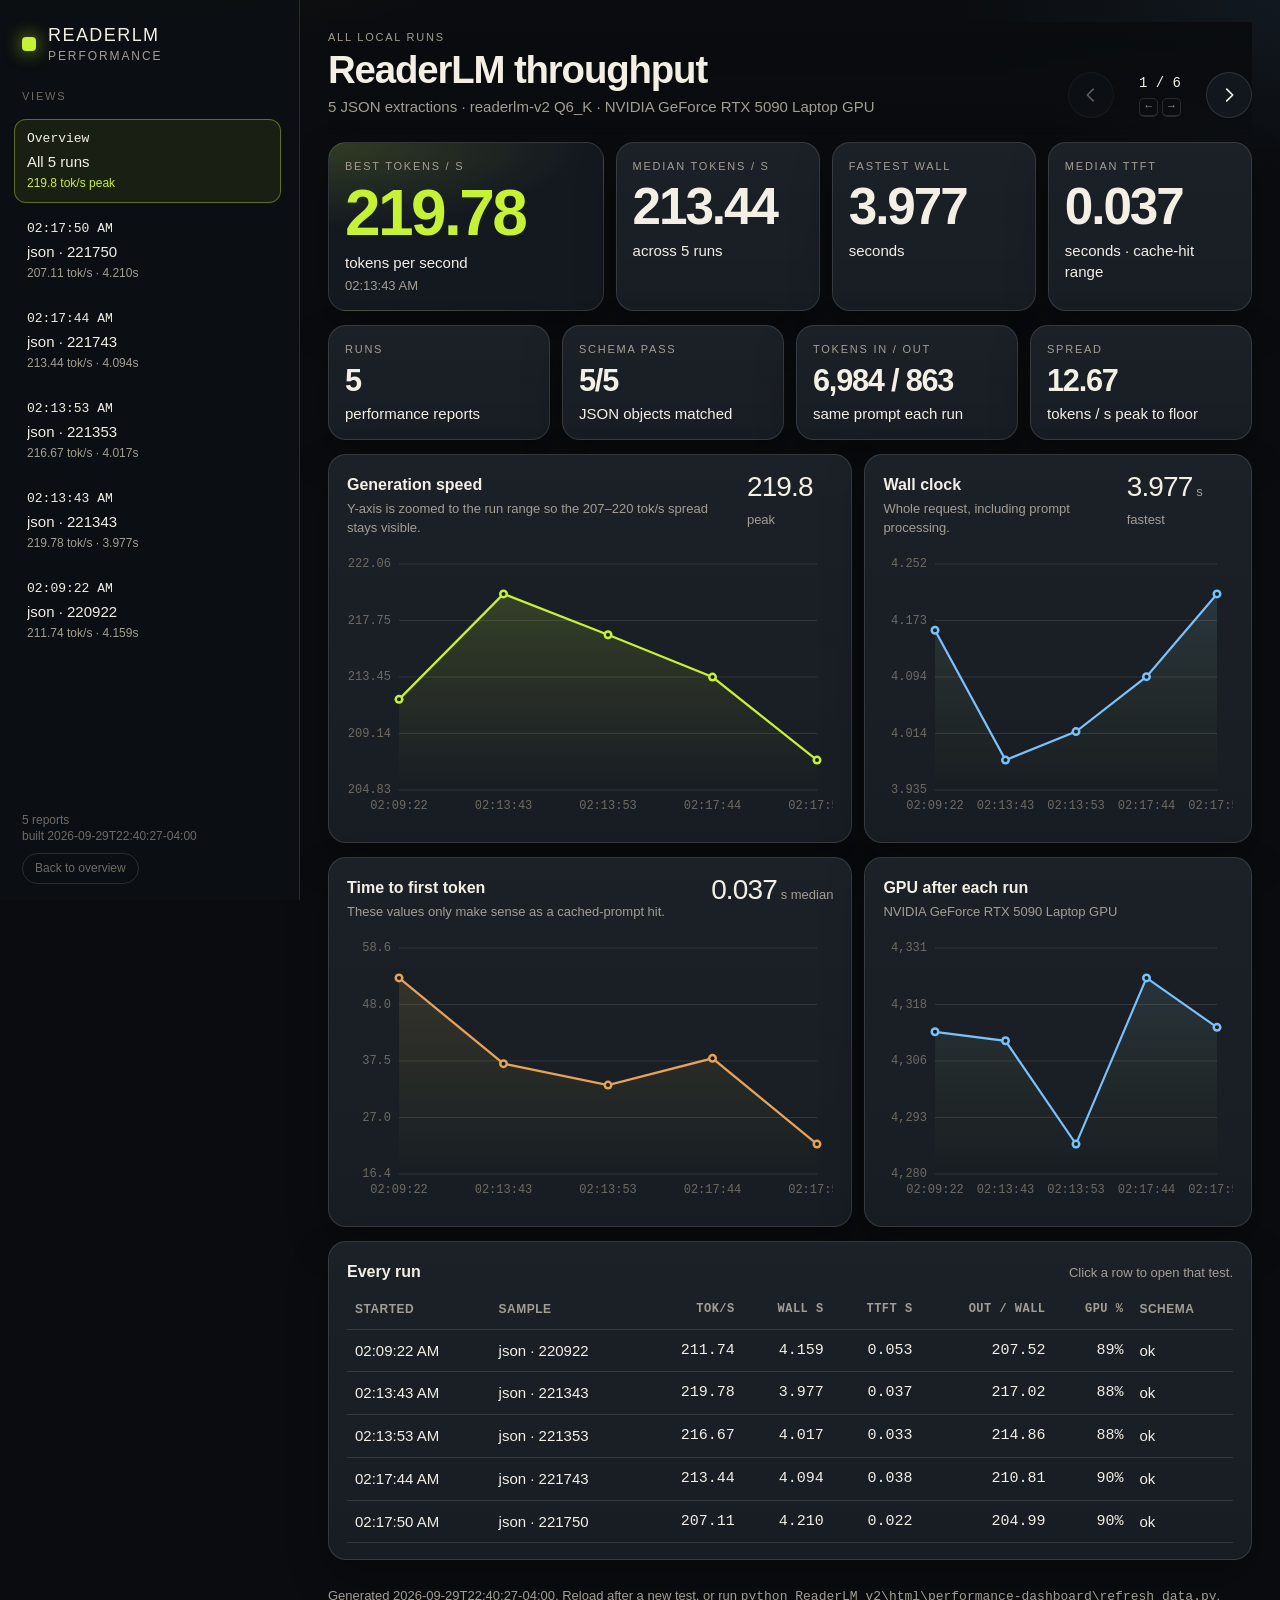
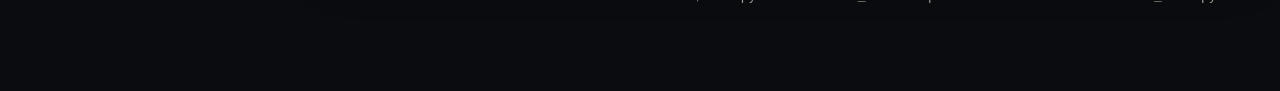
==== ReaderLM_v2/html/performance-dashboard/index.html @ 3372f704 "Add performance dashboard for ReaderLM - Introduced a new performance dashboard in the `html/perform" ====
<!DOCTYPE html>
<html lang="en">
<head>
  <meta charset="utf-8">
  <meta name="viewport" content="width=device-width, initial-scale=1">
  <meta name="color-scheme" content="dark">
  <title>ReaderLM performance</title>
  <link rel="icon" href="data:image/svg+xml,%3Csvg xmlns='http://www.w3.org/2000/svg' viewBox='0 0 16 16'%3E%3Crect fill='%230a0c0f' width='16' height='16'/%3E%3Crect fill='%23c6f135' x='3' y='3' width='10' height='10' rx='2'/%3E%3C/svg%3E">
  <link rel="stylesheet" href="dashboard.css">
</head>
<body>
  <div class="app">
    <aside class="rail">
      <div class="brand">
        <span class="brand-mark" aria-hidden="true"></span>
        <div>
          <div class="brand-name">ReaderLM</div>
          <div class="brand-sub">Performance</div>
        </div>
      </div>
      <div id="rail-list" class="rail-list" role="tablist" aria-label="Runs"></div>
      <div id="rail-foot" class="rail-foot"></div>
    </aside>
    <main>
      <header class="top">
        <div class="top-copy">
          <div id="kicker" class="kicker"></div>
          <h1 id="title"></h1>
          <p id="subtitle"></p>
        </div>
        <div class="pager" title="Left and right arrow keys cycle overview and each test">
          <button id="prev" type="button" aria-label="Previous view">
            <svg viewBox="0 0 24 24" width="22" height="22" aria-hidden="true"><path d="M14.5 5.5 8 12l6.5 6.5" fill="none" stroke="currentColor" stroke-width="1.8" stroke-linecap="round" stroke-linejoin="round"/></svg>
          </button>
          <div class="pager-readout">
            <div id="pager-count"></div>
            <div class="keyhint"><kbd>←</kbd><kbd>→</kbd></div>
          </div>
          <button id="next" type="button" aria-label="Next view">
            <svg viewBox="0 0 24 24" width="22" height="22" aria-hidden="true"><path d="M9.5 5.5 16 12l-6.5 6.5" fill="none" stroke="currentColor" stroke-width="1.8" stroke-linecap="round" stroke-linejoin="round"/></svg>
          </button>
        </div>
      </header>
      <div id="stage"></div>
    </main>
  </div>
  <div id="tip" class="tip" role="tooltip" hidden></div>
  <script src="runs.js"></script>
  <script src="dashboard.js"></script>
</body>
</html>
---- ReaderLM_v2/html/performance-dashboard/dashboard.css ----
:root {
  --bg: #0a0c0f;
  --rail: #0c0f14;
  --card: #141920;
  --line: rgba(232, 224, 206, 0.14);
  --text: #f3efe4;
  --muted: #a39e93;
  --dim: #6f6b63;
  --phosphor: #c6f135;
  --phosphor-ink: #10200a;
  --copper: #e7a15a;
  --ice: #79c0ff;
  --rose: #ff8d7a;
  --shadow: 0 18px 40px rgba(0, 0, 0, 0.28);
  color-scheme: dark;
}

* { box-sizing: border-box; }

html, body { margin: 0; min-height: 100%; }

body {
  background:
    radial-gradient(900px 420px at 8% -10%, rgba(198, 241, 53, 0.09), transparent 55%),
    radial-gradient(700px 380px at 100% 0%, rgba(121, 192, 255, 0.07), transparent 46%),
    var(--bg);
  color: var(--text);
  font-family: "Segoe UI", sans-serif;
  font-size: 15px;
  line-height: 1.45;
}

button, input { font: inherit; color: inherit; }

::selection { background: rgba(198, 241, 53, 0.28); }

.app {
  display: grid;
  grid-template-columns: 300px minmax(0, 1fr);
  align-items: start;
  min-height: 100vh;
}

.rail {
  position: sticky;
  top: 0;
  height: 100vh;
  display: flex;
  flex-direction: column;
  padding: 22px 14px 16px;
  background: rgba(12, 15, 20, 0.94);
  border-right: 1px solid var(--line);
}

.brand {
  display: flex;
  gap: 12px;
  align-items: center;
  padding: 0 8px 8px;
}

.brand-mark {
  width: 14px;
  height: 14px;
  border-radius: 4px;
  background: var(--phosphor);
  box-shadow: 0 0 18px rgba(198, 241, 53, 0.7);
}

.brand-name {
  font-family: Bahnschrift, "Segoe UI", sans-serif;
  font-size: 18px;
  letter-spacing: 0.08em;
  text-transform: uppercase;
}

.brand-sub {
  color: var(--muted);
  font-size: 12px;
  letter-spacing: 0.16em;
  text-transform: uppercase;
}

.rail-label {
  margin: 16px 8px 8px;
  color: var(--dim);
  font-size: 11px;
  letter-spacing: 0.16em;
  text-transform: uppercase;
}

.rail-list {
  overflow: auto;
  flex: 1;
  display: flex;
  flex-direction: column;
  gap: 6px;
  padding-right: 4px;
}

.rail-item {
  display: block;
  width: 100%;
  text-align: left;
  background: transparent;
  border: 1px solid transparent;
  border-radius: 12px;
  padding: 10px 12px;
  cursor: pointer;
}

.rail-item:hover { background: rgba(255, 255, 255, 0.03); }

.rail-item.active {
  background: rgba(198, 241, 53, 0.08);
  border-color: rgba(198, 241, 53, 0.38);
}

.rail-time {
  font-family: Consolas, "Cascadia Mono", monospace;
  font-size: 13px;
  color: var(--text);
}

.rail-title, .rail-meta {
  white-space: nowrap;
  overflow: hidden;
  text-overflow: ellipsis;
}

.rail-title { margin-top: 2px; }

.rail-meta {
  margin-top: 2px;
  color: var(--muted);
  font-size: 12px;
}

.rail-item.active .rail-meta { color: var(--phosphor); }

.rail-foot {
  padding: 12px 8px 0;
  color: var(--dim);
  font-size: 12px;
  line-height: 1.4;
}

.rail-foot button {
  margin-top: 8px;
  background: transparent;
  border: 1px solid var(--line);
  border-radius: 999px;
  padding: 6px 12px;
  cursor: pointer;
}

.rail-foot button:hover { border-color: var(--phosphor); color: var(--phosphor); }

main {
  min-width: 0;
  padding: 22px 28px 72px;
}

.top {
  position: sticky;
  top: 0;
  z-index: 4;
  display: flex;
  justify-content: space-between;
  gap: 20px;
  align-items: flex-end;
  padding: 8px 0 16px;
  margin-bottom: 8px;
  background: linear-gradient(180deg, rgba(10, 12, 15, 0.96), rgba(10, 12, 15, 0.88) 70%, transparent);
  backdrop-filter: blur(12px);
}

.kicker {
  color: var(--muted);
  font-size: 11px;
  letter-spacing: 0.16em;
  text-transform: uppercase;
}

h1 {
  margin: 4px 0 0;
  font-family: Bahnschrift, "Segoe UI", sans-serif;
  font-size: clamp(28px, 3vw, 40px);
  font-weight: 600;
  letter-spacing: -0.03em;
  line-height: 1.05;
}

#subtitle {
  margin: 6px 0 0;
  color: var(--muted);
}

.pager {
  display: flex;
  align-items: center;
  gap: 10px;
  flex: none;
}

.pager button {
  width: 46px;
  height: 46px;
  border-radius: 50%;
  border: 1px solid var(--line);
  background: #12171e;
  cursor: pointer;
  display: grid;
  place-items: center;
}

.pager button:hover:not(:disabled) {
  border-color: var(--phosphor);
  color: var(--phosphor);
}

.pager button:disabled { opacity: 0.35; cursor: default; }

.pager-readout { text-align: center; min-width: 72px; }

#pager-count {
  font-family: Consolas, "Cascadia Mono", monospace;
  font-size: 14px;
}

.keyhint { margin-top: 4px; display: flex; gap: 4px; justify-content: center; }

kbd {
  font-family: Consolas, monospace;
  font-size: 11px;
  color: var(--muted);
  border: 1px solid var(--line);
  border-bottom-width: 2px;
  border-radius: 5px;
  padding: 0 5px;
}

.layout { display: flex; flex-direction: column; gap: 14px; }

.metrics, .grid-2, .grid-memory {
  display: grid;
  gap: 12px;
}

.metrics { grid-template-columns: 1.35fr 1fr 1fr 1fr; }
.metrics-6 { grid-template-columns: repeat(6, minmax(0, 1fr)); }
.metrics-4 { grid-template-columns: repeat(4, minmax(0, 1fr)); }
.grid-2 { grid-template-columns: 1.15fr 0.85fr; }
.grid-memory { grid-template-columns: 1fr 1fr; }

.card, .metric {
  background:
    linear-gradient(180deg, rgba(255, 255, 255, 0.035), rgba(255, 255, 255, 0.015)),
    var(--card);
  border: 1px solid var(--line);
  border-radius: 18px;
  box-shadow: var(--shadow);
}

.card { padding: 18px 18px 16px; }

.metric {
  padding: 16px 16px 14px;
  text-align: left;
}

button.metric { cursor: pointer; width: 100%; }
button.metric:hover { border-color: rgba(198, 241, 53, 0.45); }

.metric-primary {
  background:
    radial-gradient(420px 140px at 0% 0%, rgba(198, 241, 53, 0.16), transparent 60%),
    var(--card);
}

.metric-value {
  margin-top: 8px;
  font-family: Bahnschrift, "Segoe UI", sans-serif;
  font-variant-numeric: tabular-nums;
  font-size: clamp(32px, 4vw, 56px);
  font-weight: 600;
  letter-spacing: -0.04em;
  line-height: 0.95;
}

.metric-primary .metric-value { color: var(--phosphor); font-size: clamp(40px, 5vw, 68px); }

.metric-unit { margin-top: 8px; color: var(--text); }

.metric-note { margin-top: 4px; color: var(--muted); font-size: 13px; min-height: 1.2em; }

.metric-sm .metric-value { font-size: clamp(26px, 2.4vw, 34px); color: var(--text); }

.card-head {
  display: flex;
  justify-content: space-between;
  gap: 12px;
  align-items: flex-start;
  margin-bottom: 8px;
}

.card-stat {
  font-family: Bahnschrift, "Segoe UI", sans-serif;
  font-variant-numeric: tabular-nums;
  font-size: 28px;
  letter-spacing: -0.03em;
  line-height: 1;
}

.card-stat span, .card-note { color: var(--muted); font-size: 13px; font-family: "Segoe UI", sans-serif; letter-spacing: 0; }

.card-note { margin-top: 4px; }

h2 {
  margin: 0;
  font-size: 16px;
  font-weight: 600;
}

.chips { display: flex; flex-wrap: wrap; gap: 8px; }

.chip {
  border: 1px solid var(--line);
  border-radius: 999px;
  padding: 4px 10px;
  color: var(--muted);
  font-size: 12px;
  letter-spacing: 0.04em;
  text-transform: uppercase;
}

.chip.good { color: var(--phosphor); border-color: rgba(198, 241, 53, 0.4); }
.chip.warn { color: var(--copper); border-color: rgba(231, 161, 90, 0.5); }
.chip.bad { color: var(--rose); border-color: rgba(255, 141, 122, 0.5); }

.banner {
  border-radius: 14px;
  padding: 12px 14px;
  border: 1px solid rgba(231, 161, 90, 0.45);
  background: rgba(231, 161, 90, 0.08);
  color: #f3d7b4;
}

.banner.bad {
  border-color: rgba(255, 141, 122, 0.5);
  background: rgba(255, 141, 122, 0.08);
  color: #ffd0c8;
}

canvas.chart { width: 100%; height: 280px; display: block; }
canvas.donut { width: 100%; height: 240px; display: block; }

.donut-wrap {
  display: grid;
  grid-template-columns: minmax(0, 1fr) minmax(140px, 180px);
  gap: 8px;
  align-items: center;
}

.legend { list-style: none; margin: 0; padding: 0; display: flex; flex-direction: column; gap: 10px; }
.legend li { display: flex; justify-content: space-between; gap: 10px; }
.swatch { display: inline-block; width: 9px; height: 9px; border-radius: 50%; margin-right: 8px; }
.legend b { font-weight: 600; font-variant-numeric: tabular-nums; }

.stack-bar {
  display: flex;
  height: 28px;
  border-radius: 999px;
  overflow: hidden;
  background: rgba(255, 255, 255, 0.04);
  margin: 14px 0 10px;
}

.stack-seg { height: 100%; width: 0; transition: width 700ms cubic-bezier(.2, .8, .2, 1); }
.stack-seg.ttft { background: var(--copper); }
.stack-seg.decode { background: var(--phosphor); }
.stack-seg.other { background: var(--ice); }

.stack-legend { display: flex; flex-wrap: wrap; gap: 14px; color: var(--muted); font-size: 13px; }
.stack-legend strong { color: var(--text); font-variant-numeric: tabular-nums; }

.context-track {
  margin-top: 14px;
  height: 22px;
  border-radius: 999px;
  background: rgba(255, 255, 255, 0.05);
  overflow: hidden;
}

.context-fill {
  height: 100%;
  width: 0;
  border-radius: inherit;
  background: linear-gradient(90deg, var(--ice), var(--phosphor));
  transition: width 700ms cubic-bezier(.2, .8, .2, 1);
}

.context-scale {
  display: flex;
  justify-content: space-between;
  margin-top: 8px;
  color: var(--muted);
  font-family: Consolas, monospace;
  font-size: 12px;
}

.meter { margin-top: 14px; }
.meter-top, .meter-row { display: grid; grid-template-columns: 72px 1fr auto; gap: 10px; align-items: center; }
.meter-top { grid-template-columns: 1fr auto; margin-bottom: 6px; }
.meter-tag { color: var(--dim); font-size: 12px; }
.meter-track { height: 10px; border-radius: 999px; background: rgba(255, 255, 255, 0.05); overflow: hidden; }
.meter-fill { height: 100%; width: 0; border-radius: inherit; transition: width 700ms cubic-bezier(.2, .8, .2, 1); }
.meter-fill.before { background: var(--copper); }
.meter-fill.after { background: var(--phosphor); }
.meter-val, .delta { font-variant-numeric: tabular-nums; font-family: Consolas, monospace; font-size: 12px; }
.delta { color: var(--muted); }

.util-figure { display: flex; gap: 28px; align-items: flex-end; margin: 8px 0 12px; }
.util-num {
  font-family: Bahnschrift, "Segoe UI", sans-serif;
  font-size: 64px;
  letter-spacing: -0.04em;
  line-height: 0.9;
  color: var(--phosphor);
}
.util-num.dim { color: var(--muted); font-size: 40px; }
.util-num span { font-size: 0.45em; margin-left: 2px; }
.util-track { position: relative; height: 16px; border-radius: 999px; background: rgba(255, 255, 255, 0.06); margin-top: 8px; }
.util-fill { position: absolute; inset: 0 auto 0 0; width: 0; border-radius: inherit; background: var(--phosphor); transition: width 700ms cubic-bezier(.2, .8, .2, 1); }
.util-marker {
  position: absolute;
  top: -4px;
  width: 2px;
  height: 24px;
  background: var(--copper);
}

.proc { display: grid; grid-template-columns: 72px 1fr 72px; gap: 10px; align-items: center; margin-top: 8px; }
.proc-pid { font-family: Consolas, monospace; font-size: 13px; }
.proc-row { display: grid; grid-template-columns: 1fr 64px; gap: 8px; align-items: center; margin: 3px 0; }
.proc-track { height: 7px; border-radius: 999px; background: rgba(255, 255, 255, 0.05); }
.proc-fill { height: 100%; width: 0; border-radius: inherit; transition: width 700ms cubic-bezier(.2, .8, .2, 1); }
.proc-fill.before { background: var(--copper); }
.proc-fill.after { background: var(--phosphor); }
.proc-val, .proc-delta { font-family: Consolas, monospace; font-size: 12px; text-align: right; font-variant-numeric: tabular-nums; }
.proc-delta { color: var(--muted); }
.legend-inline { display: flex; gap: 16px; color: var(--muted); font-size: 12px; }

.insights { margin: 8px 0 0; padding: 0; list-style: none; }
.insights li { padding: 10px 0; border-top: 1px solid var(--line); }

.kv { display: grid; grid-template-columns: 1fr 1fr; gap: 18px 28px; }
.kv dl { margin: 8px 0 0; display: grid; grid-template-columns: 140px 1fr; gap: 6px 12px; }
.kv dt { color: var(--muted); }
.kv dd { margin: 0; font-variant-numeric: tabular-nums; }

.table-wrap { overflow-x: auto; }
table { width: 100%; border-collapse: collapse; font-variant-numeric: tabular-nums; }
th, td { padding: 10px 8px; border-bottom: 1px solid var(--line); text-align: left; white-space: nowrap; }
th { color: var(--muted); font-size: 12px; font-weight: 600; letter-spacing: 0.04em; text-transform: uppercase; }
td.num, th.num { text-align: right; font-family: Consolas, monospace; }
tr[data-go] { cursor: pointer; }
tr[data-go]:hover td { background: rgba(198, 241, 53, 0.05); }

.sources { color: var(--muted); font-size: 13px; }
.sources a { color: var(--ice); }

.tip {
  position: fixed;
  z-index: 20;
  pointer-events: none;
  max-width: 280px;
  padding: 8px 10px;
  border-radius: 10px;
  background: #1c2430;
  border: 1px solid var(--line);
  color: var(--text);
  font-size: 13px;
  box-shadow: var(--shadow);
}

.empty { padding: 28px 8px; color: var(--muted); max-width: 62ch; }
.empty code { color: var(--text); }

:focus-visible { outline: 2px solid var(--phosphor); outline-offset: 2px; }

@media (prefers-reduced-motion: reduce) {
  .stack-seg, .context-fill, .meter-fill, .util-fill, .proc-fill { transition: none; }
}

@media (max-width: 1180px) {
  .metrics, .metrics-6 { grid-template-columns: repeat(3, minmax(0, 1fr)); }
}

@media (max-width: 960px) {
  .app { grid-template-columns: 1fr; }
  .rail {
    position: sticky;
    top: 0;
    z-index: 6;
    height: auto;
    border-right: 0;
    border-bottom: 1px solid var(--line);
  }
  .rail-list { flex-direction: row; overflow-x: auto; margin-top: 10px; }
  .rail-item { min-width: 200px; }
  .rail-foot { display: none; }
  .top { position: static; flex-wrap: wrap; }
  .grid-2, .grid-memory, .donut-wrap, .kv { grid-template-columns: 1fr; }
  main { padding: 16px 16px 48px; }
}

@media (max-width: 720px) {
  .metrics, .metrics-6, .metrics-4 { grid-template-columns: 1fr 1fr; }
  .util-num { font-size: 48px; }
}
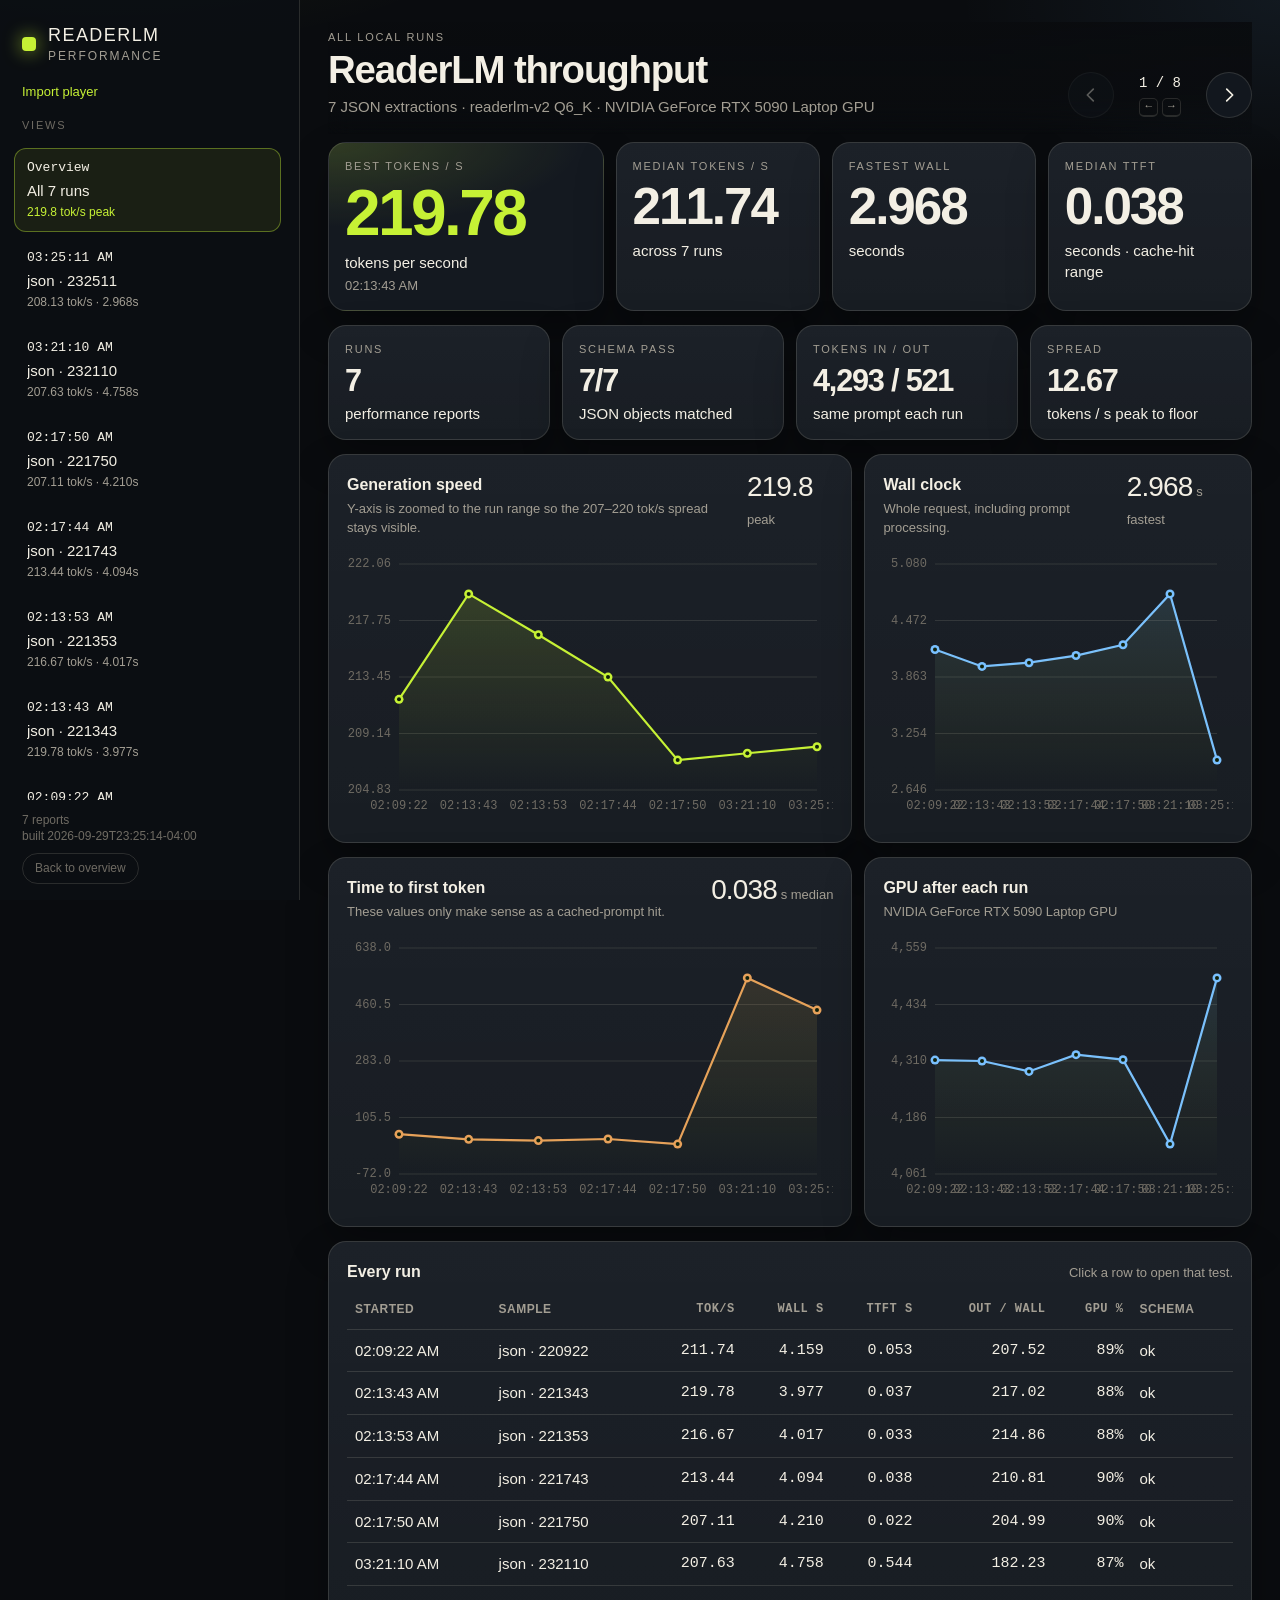
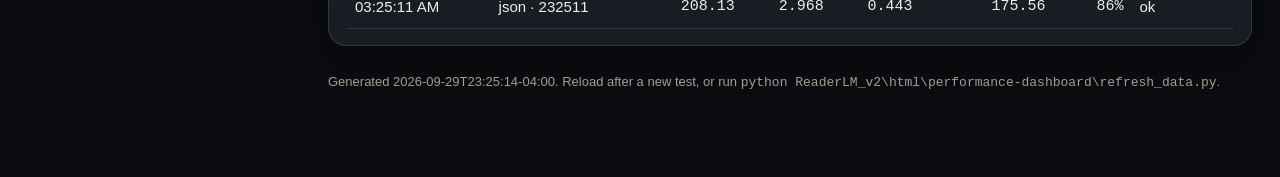
==== commit 49140234: "Enhance player import functionality and update performance dashboard - Updated `README.md` to includ" ====
--- a/ReaderLM_v2/html/performance-dashboard/index.html
+++ b/ReaderLM_v2/html/performance-dashboard/index.html
@@ -18,6 +18,7 @@
           <div class="brand-sub">Performance</div>
         </div>
       </div>
+      <a class="rail-jump" href="/players.html">Import player</a>
       <div id="rail-list" class="rail-list" role="tablist" aria-label="Runs"></div>
       <div id="rail-foot" class="rail-foot"></div>
     </aside>
--- a/ReaderLM_v2/html/performance-dashboard/dashboard.css
+++ b/ReaderLM_v2/html/performance-dashboard/dashboard.css
@@ -80,6 +80,16 @@
   letter-spacing: 0.16em;
   text-transform: uppercase;
 }
+
+.rail-jump {
+  display: inline-block;
+  margin: 10px 8px 0;
+  color: var(--phosphor);
+  font-size: 13px;
+  text-decoration: none;
+}
+
+.rail-jump:hover { text-decoration: underline; }
 
 .rail-label {
   margin: 16px 8px 8px;
